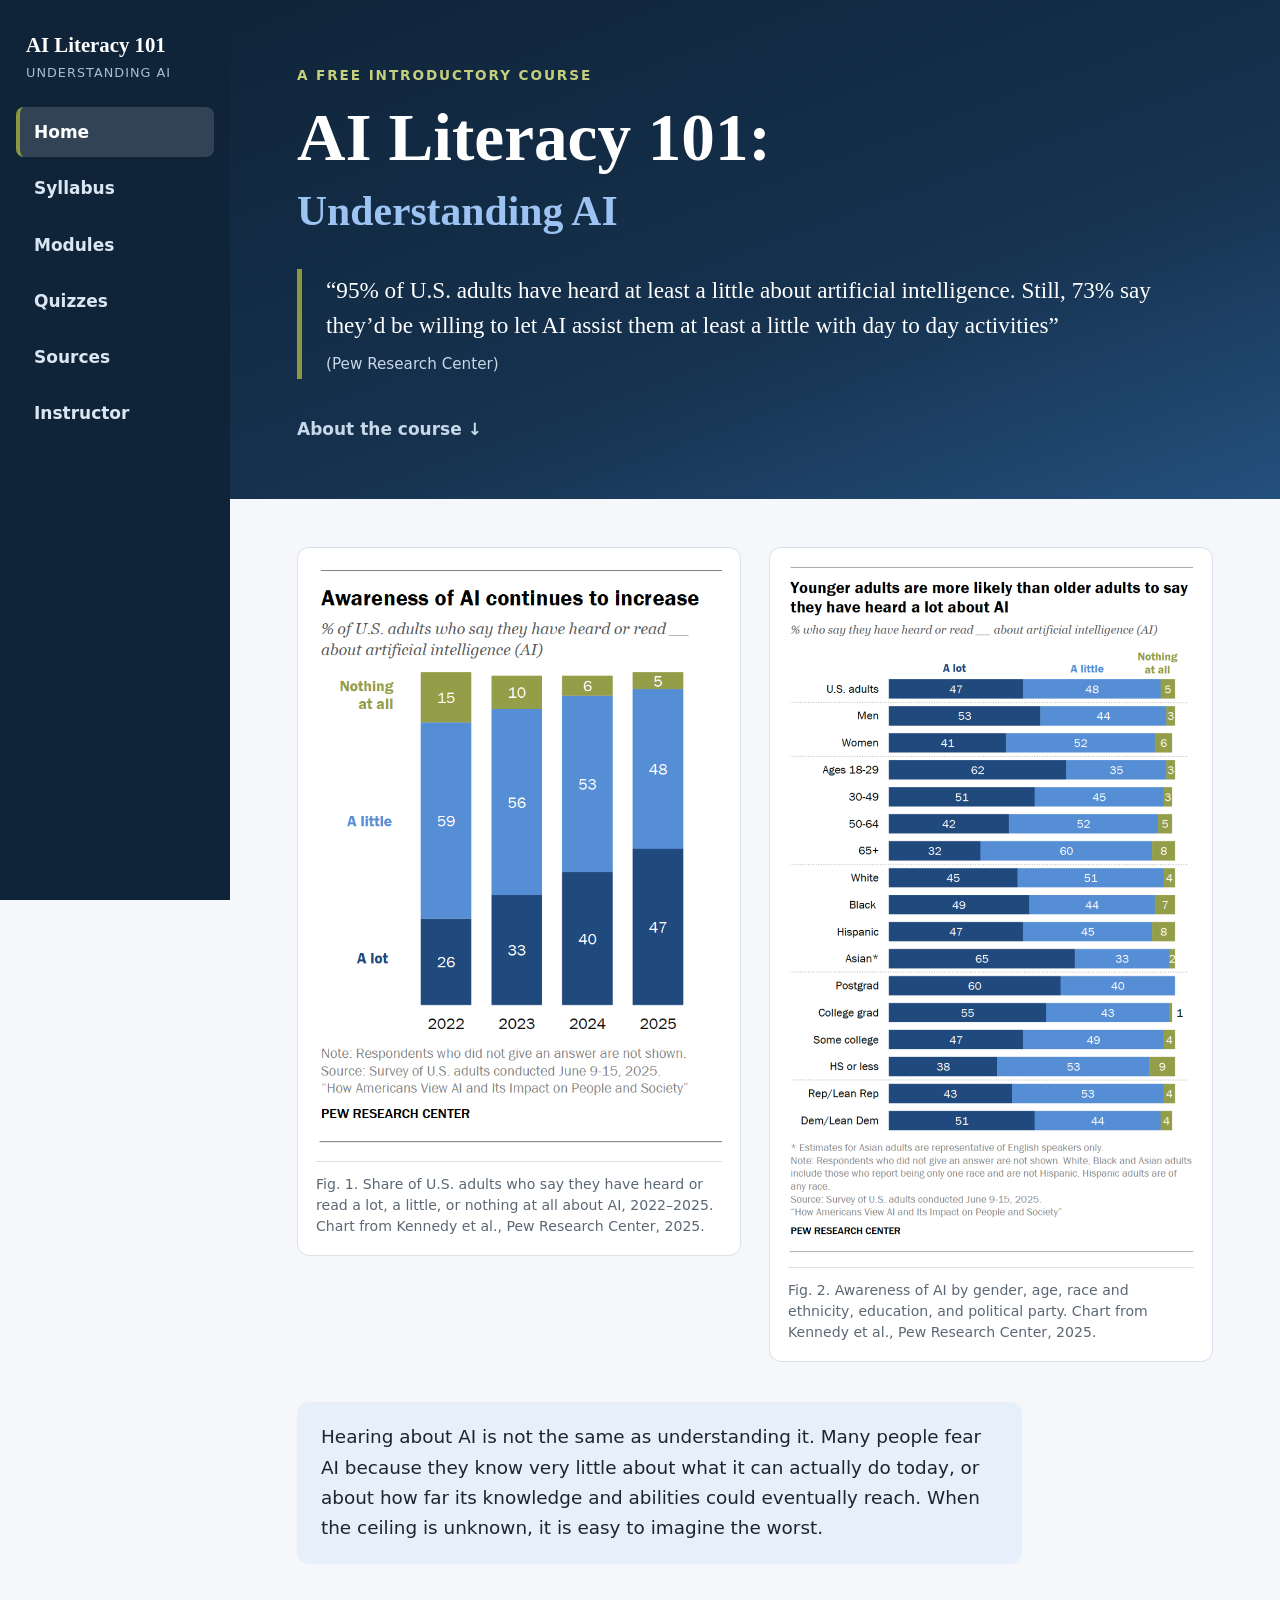
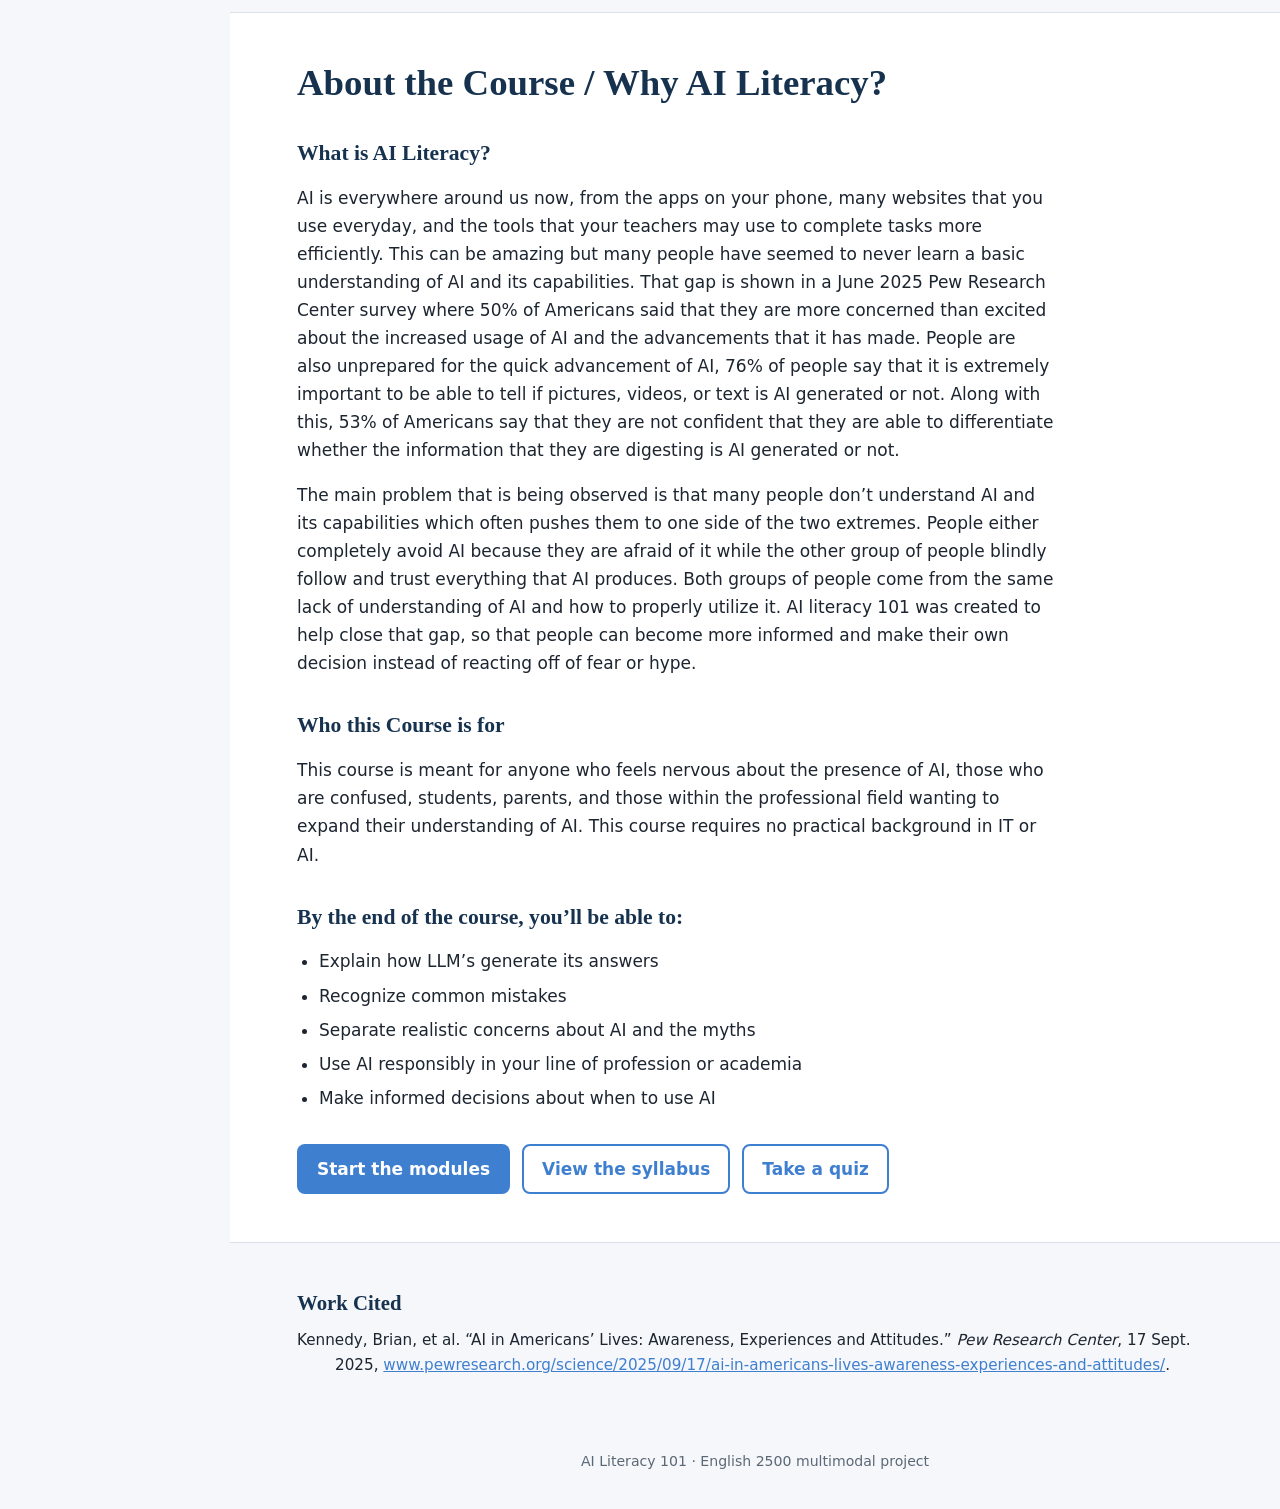
==== index.html @ f4414257 "first commit" ====
<!DOCTYPE html>
<html lang="en">
<head>
  <meta charset="UTF-8">
  <meta name="viewport" content="width=device-width, initial-scale=1.0">
  <title>AI Literacy 101: Understanding AI</title>
  <link rel="stylesheet" href="style.css">
</head>
<body>

  <aside class="sidebar">
    <a class="brand" href="index.html">AI Literacy 101 <span>Understanding AI</span></a>
    <nav aria-label="Course navigation">
      <a href="index.html" class="active">Home</a>
      <a href="syllabus.html">Syllabus</a>
      <a href="modules.html">Modules</a>
      <a href="quizzes.html">Quizzes</a>
      <a href="sources.html">Sources</a>
      <a href="instructor.html">Instructor</a>
    </nav>
  </aside>

  <main class="content">

    <!-- Title + opening quote -->
    <header class="hero">
      <div class="wrap">
        <p class="eyebrow">A free introductory course</p>
        <h1>AI Literacy 101: <span>Understanding AI</span></h1>

        <blockquote>
          &ldquo;95% of U.S. adults have heard at least a little about artificial intelligence. Still, 73% say
          they&rsquo;d be willing to let AI assist them at least a little with day to day activities&rdquo;
          <cite>(Pew Research Center)</cite>
        </blockquote>

        <a class="scroll-hint" href="#about">About the course &darr;</a>
      </div>
    </header>

    <!-- Pew charts + fear paragraph -->
    <section>
      <div class="wrap">
        <div class="figures">
          <figure>
            <img src="AI_Adult_Knowledge.webp"
                 alt="Pew Research Center stacked bar chart titled 'Awareness of AI continues to increase.' The share of U.S. adults who have heard a lot about AI rose from 26% in 2022 to 47% in 2025, while those who have heard nothing at all fell from 15% to 5%.">
            <figcaption>
              Fig. 1. Share of U.S. adults who say they have heard or read a lot, a little, or nothing at all
              about AI, 2022&ndash;2025. Chart from Kennedy et al., Pew Research Center, 2025.
            </figcaption>
          </figure>

          <figure>
            <img src="Young_Adult_AI_Usage.webp"
                 alt="Pew Research Center bar chart titled 'Younger adults are more likely than older adults to say they have heard a lot about AI.' 62% of adults ages 18 to 29 have heard a lot about AI, compared with 32% of adults 65 and older.">
            <figcaption>
              Fig. 2. Awareness of AI by gender, age, race and ethnicity, education, and political party.
              Chart from Kennedy et al., Pew Research Center, 2025.
            </figcaption>
          </figure>
        </div>

        <p class="lead">
          Hearing about AI is not the same as understanding it. Many people fear AI because they know very
          little about what it can actually do today, or about how far its knowledge and abilities could
          eventually reach. When the ceiling is unknown, it is easy to imagine the worst.
        </p>
      </div>
    </section>

    <!-- About the course (text from About_AI_Literacy.pdf) -->
    <section class="about" id="about">
      <div class="wrap">
        <h2>About the Course / Why AI Literacy?</h2>

        <h3>What is AI Literacy?</h3>
        <p>
          AI is everywhere around us now, from the apps on your phone, many websites that you use everyday,
          and the tools that your teachers may use to complete tasks more efficiently. This can be amazing
          but many people have seemed to never learn a basic understanding of AI and its capabilities. That
          gap is shown in a June 2025 Pew Research Center survey where 50% of Americans said that they are
          more concerned than excited about the increased usage of AI and the advancements that it has made.
          People are also unprepared for the quick advancement of AI, 76% of people say that it is extremely
          important to be able to tell if pictures, videos, or text is AI generated or not. Along with this,
          53% of Americans say that they are not confident that they are able to differentiate whether the
          information that they are digesting is AI generated or not.
        </p>
        <p>
          The main problem that is being observed is that many people don&rsquo;t understand AI and its
          capabilities which often pushes them to one side of the two extremes. People either completely
          avoid AI because they are afraid of it while the other group of people blindly follow and trust
          everything that AI produces. Both groups of people come from the same lack of understanding of AI
          and how to properly utilize it. AI literacy 101 was created to help close that gap, so that people
          can become more informed and make their own decision instead of reacting off of fear or hype.
        </p>

        <h3>Who this Course is for</h3>
        <p>
          This course is meant for anyone who feels nervous about the presence of AI, those who are
          confused, students, parents, and those within the professional field wanting to expand their
          understanding of AI. This course requires no practical background in IT or AI.
        </p>

        <h3>By the end of the course, you&rsquo;ll be able to:</h3>
        <ul>
          <li>Explain how LLM&rsquo;s generate its answers</li>
          <li>Recognize common mistakes</li>
          <li>Separate realistic concerns about AI and the myths</li>
          <li>Use AI responsibly in your line of profession or academia</li>
          <li>Make informed decisions about when to use AI</li>
        </ul>

        <div class="next-steps">
          <a class="button" href="modules.html">Start the modules</a>
          <a class="button secondary" href="syllabus.html">View the syllabus</a>
          <a class="button secondary" href="quizzes.html">Take a quiz</a>
        </div>
      </div>
    </section>

    <!-- MLA citation -->
    <section class="works-cited">
      <div class="wrap">
        <h2>Work Cited</h2>
        <p>
          Kennedy, Brian, et al. &ldquo;AI in Americans&rsquo; Lives: Awareness, Experiences and
          Attitudes.&rdquo; <em>Pew Research Center</em>, 17 Sept. 2025,
          <a href="https://www.pewresearch.org/science/2025/09/17/ai-in-americans-lives-awareness-experiences-and-attitudes/">www.pewresearch.org/science/2025/09/17/ai-in-americans-lives-awareness-experiences-and-attitudes/</a>.
        </p>
      </div>
    </section>

    <footer>AI Literacy 101 &middot; English 2500 multimodal project</footer>
  </main>

  <script src="script.js"></script>
</body>
</html>
---- style.css ----
/* AI Literacy 101 — shared styles for every page */

:root {
  --navy: #16324f;
  --navy-deep: #0f2439;
  --blue: #3f7fd0;
  --blue-soft: #e6effa;
  --olive: #8d9741;
  --ink: #1c2530;
  --muted: #5b6875;
  --page: #f5f7fa;
  --card: #ffffff;
  --line: #d9e0e8;
  --good: #2e7d4f;
  --bad: #b3402f;
  --sidebar-width: 230px;
}

* {
  box-sizing: border-box;
}

html {
  scroll-behavior: smooth;
}

body {
  margin: 0;
  font-family: "Segoe UI", system-ui, -apple-system, Roboto, Helvetica, Arial, sans-serif;
  font-size: 17px;
  line-height: 1.65;
  color: var(--ink);
  background: var(--page);
}

h1,
h2,
h3 {
  font-family: Georgia, "Times New Roman", serif;
  line-height: 1.2;
  color: var(--navy);
}

a {
  color: var(--blue);
}

img {
  max-width: 100%;
  height: auto;
  display: block;
}

/* ---------- Sidebar ---------- */

.sidebar {
  position: fixed;
  top: 0;
  left: 0;
  bottom: 0;
  width: var(--sidebar-width);
  background: var(--navy-deep);
  color: #fff;
  padding: 28px 16px;
  display: flex;
  flex-direction: column;
  gap: 24px;
  overflow-y: auto;
}

.brand {
  font-family: Georgia, "Times New Roman", serif;
  font-size: 1.3rem;
  font-weight: bold;
  color: #fff;
  text-decoration: none;
  padding: 0 10px;
}

.brand span {
  display: block;
  font-family: "Segoe UI", system-ui, sans-serif;
  font-size: 0.8rem;
  font-weight: normal;
  letter-spacing: 0.08em;
  text-transform: uppercase;
  color: #a9bdd3;
}

.sidebar nav {
  display: flex;
  flex-direction: column;
  gap: 6px;
}

.sidebar nav a {
  color: #dbe6f2;
  text-decoration: none;
  padding: 11px 14px;
  border-radius: 8px;
  font-weight: 600;
  border-left: 4px solid transparent;
  transition: background 0.15s, color 0.15s, transform 0.18s ease-out, box-shadow 0.18s ease-out;
}

/* Hover: the tab lifts toward the viewer */
.sidebar nav a:hover,
.sidebar nav a:focus-visible {
  background: #2a5687;
  color: #fff;
  transform: translateX(5px) scale(1.06);
  box-shadow: 0 8px 18px rgba(0, 0, 0, 0.45);
  position: relative;
  z-index: 1;
}

.sidebar nav a.active {
  background: rgba(255, 255, 255, 0.14);
  border-left-color: var(--olive);
  color: #fff;
}

/* ---------- Page layout ---------- */

.content {
  margin-left: var(--sidebar-width);
  min-height: 100vh;
  background: var(--page);
  /* The page turns on its left edge, like a book's spine */
  transform-origin: left center;
}

/* script.js adds "flip-in" to <html> only when you arrive by clicking a sidebar tab */
html.flip-in .content {
  animation: page-flip-in 0.45s ease-out;
}

/* ---------- Page-flip animation between pages ---------- */

body {
  overflow-x: hidden;
}

/* script.js adds this class when a sidebar tab is clicked */
body.turning {
  background: var(--navy-deep);
}

body.turning .content {
  animation: page-flip-out 0.4s ease-in forwards;
}

@keyframes page-flip-out {
  from {
    transform: perspective(2200px) rotateY(0deg);
    opacity: 1;
  }
  to {
    transform: perspective(2200px) rotateY(-88deg);
    opacity: 0.3;
  }
}

@keyframes page-flip-in {
  from {
    transform: perspective(2200px) rotateY(88deg);
    opacity: 0.3;
  }
  to {
    transform: perspective(2200px) rotateY(0deg);
    opacity: 1;
  }
}

/* Respect visitors who have asked their device to reduce motion */
@media (prefers-reduced-motion: reduce) {
  html.flip-in .content,
  body.turning .content {
    animation: none;
  }

  .sidebar nav a {
    transition: none;
  }
}

.wrap {
  max-width: 980px;
  margin: 0 auto;
  padding: 48px 32px;
}

.page-header {
  background: var(--navy);
  color: #fff;
}

.page-header .wrap {
  padding-top: 44px;
  padding-bottom: 40px;
}

.page-header h1 {
  color: #fff;
  font-size: clamp(2rem, 4vw, 2.8rem);
  margin: 0 0 8px;
}

.page-header p {
  margin: 0;
  color: #c9d8e8;
  max-width: 60ch;
}

.card {
  background: var(--card);
  border: 1px solid var(--line);
  border-radius: 12px;
  padding: 24px 28px;
}

.button {
  display: inline-block;
  background: var(--blue);
  color: #fff;
  border: none;
  border-radius: 8px;
  padding: 11px 20px;
  font: inherit;
  font-weight: 600;
  text-decoration: none;
  cursor: pointer;
}

.button:hover,
.button:focus-visible {
  background: #2f69b3;
}

.button.secondary {
  background: transparent;
  color: var(--blue);
  border: 2px solid var(--blue);
  padding: 9px 18px;
}

.button.secondary:hover,
.button.secondary:focus-visible {
  background: var(--blue-soft);
}

/* ---------- Home: hero ---------- */

.hero {
  background: linear-gradient(160deg, var(--navy-deep), var(--navy) 60%, #24507d);
  color: #fff;
}

.hero .wrap {
  padding-top: 64px;
  padding-bottom: 56px;
}

.hero .eyebrow {
  text-transform: uppercase;
  letter-spacing: 0.14em;
  font-size: 0.85rem;
  color: #c5cf7e;
  font-weight: 700;
  margin: 0 0 12px;
}

.hero h1 {
  color: #fff;
  font-size: clamp(2.4rem, 6vw, 4.2rem);
  margin: 0 0 32px;
}

.hero h1 span {
  display: block;
  color: #9cc3f2;
  font-size: 0.62em;
  margin-top: 8px;
}

.hero blockquote {
  margin: 0;
  padding: 4px 0 4px 24px;
  border-left: 5px solid var(--olive);
  font-family: Georgia, "Times New Roman", serif;
  font-size: clamp(1.15rem, 2.2vw, 1.45rem);
  line-height: 1.5;
  max-width: 46em;
}

.hero blockquote cite {
  display: block;
  margin-top: 10px;
  font-family: "Segoe UI", system-ui, sans-serif;
  font-size: 0.95rem;
  font-style: normal;
  color: #c9d8e8;
}

.scroll-hint {
  display: inline-block;
  margin-top: 36px;
  color: #c9d8e8;
  text-decoration: none;
  font-weight: 600;
}

.scroll-hint:hover {
  color: #fff;
}

/* ---------- Home: figures ---------- */

.figures {
  display: grid;
  grid-template-columns: 1fr 1fr;
  gap: 28px;
  align-items: start;
}

.figures figure {
  margin: 0;
  background: var(--card);
  border: 1px solid var(--line);
  border-radius: 12px;
  padding: 18px;
}

.figures img {
  margin: 0 auto;
}

.figures figcaption {
  margin-top: 14px;
  padding-top: 12px;
  border-top: 1px solid var(--line);
  font-size: 0.88rem;
  line-height: 1.5;
  color: var(--muted);
}

.lead {
  font-size: 1.15rem;
  max-width: 62ch;
  margin: 40px 0 0;
  padding: 20px 24px;
  background: var(--blue-soft);
  border-radius: 12px;
}

/* ---------- Home: about ---------- */

.about {
  background: var(--card);
  border-top: 1px solid var(--line);
  border-bottom: 1px solid var(--line);
}

.about h2 {
  font-size: clamp(1.7rem, 3.5vw, 2.3rem);
  margin: 0 0 24px;
}

.about h3 {
  font-size: 1.35rem;
  margin: 36px 0 10px;
}

.about p {
  max-width: 70ch;
}

.about ul {
  padding-left: 22px;
}

.about li {
  margin-bottom: 6px;
}

.next-steps {
  display: flex;
  flex-wrap: wrap;
  gap: 12px;
  margin-top: 32px;
}

.works-cited h2 {
  font-size: 1.3rem;
  margin: 0 0 12px;
}

/* MLA hanging indent */
.works-cited p {
  margin: 0;
  padding-left: 2.5em;
  text-indent: -2.5em;
  font-size: 0.95rem;
  overflow-wrap: anywhere;
}

/* Note under each citation saying where the source is used */
.works-cited p.used-in {
  text-indent: 0;
  margin: 4px 0 18px;
  font-size: 0.88rem;
  opacity: 0.8;
}

/* ---------- Instructor ---------- */

.instructor {
  display: grid;
  grid-template-columns: minmax(200px, 300px) 1fr;
  gap: 32px;
  align-items: center;
}

.instructor img {
  width: 100%;
  border-radius: 12px;
  box-shadow: 0 10px 24px rgba(15, 36, 57, 0.25);
}

.instructor h2 {
  font-size: clamp(1.8rem, 4vw, 2.4rem);
  margin: 0 0 4px;
}

.instructor .role {
  color: var(--olive);
  font-weight: 700;
  margin: 0 0 18px;
}

.instructor p {
  max-width: 60ch;
}

@media (max-width: 820px) {
  .instructor {
    grid-template-columns: 1fr;
  }

  .instructor img {
    max-width: 280px;
    margin: 0 auto;
  }
}

/* ---------- Syllabus ---------- */

.week {
  margin-bottom: 22px;
}

.week h2 {
  margin: 0 0 4px;
  font-size: 1.4rem;
}

.week .week-label {
  text-transform: uppercase;
  letter-spacing: 0.1em;
  font-size: 0.8rem;
  font-weight: 700;
  color: var(--olive);
}

.week-grid {
  display: grid;
  grid-template-columns: 1fr 1fr;
  gap: 24px;
  margin-top: 14px;
}

.week-grid h3 {
  font-family: "Segoe UI", system-ui, sans-serif;
  font-size: 0.95rem;
  text-transform: uppercase;
  letter-spacing: 0.06em;
  color: var(--muted);
  margin: 0 0 6px;
}

.week-grid ul {
  margin: 0;
  padding-left: 20px;
}

.week-grid li {
  margin-bottom: 4px;
}

/* ---------- Tabs (modules + quizzes) ---------- */

.tabs {
  display: flex;
  flex-wrap: wrap;
  gap: 8px;
  margin-bottom: 24px;
}

.tab {
  background: var(--card);
  border: 1px solid var(--line);
  border-radius: 999px;
  padding: 8px 18px;
  font: inherit;
  font-weight: 600;
  color: var(--navy);
  cursor: pointer;
}

.tab:hover,
.tab:focus-visible {
  border-color: var(--blue);
}

.tab[aria-selected="true"] {
  background: var(--navy);
  border-color: var(--navy);
  color: #fff;
}

.tab .check {
  color: var(--olive);
  margin-left: 4px;
}

.tab[aria-selected="true"] .check {
  color: #c5cf7e;
}

/* ---------- Modules ---------- */

.module h2 {
  margin: 0 0 6px;
  font-size: 1.7rem;
}

.module .goal {
  color: var(--muted);
  font-style: italic;
  margin: 0 0 20px;
}

.module h3 {
  font-size: 1.2rem;
  margin: 26px 0 6px;
}

.module p {
  margin: 0 0 12px;
  max-width: 70ch;
}

.takeaways {
  background: var(--blue-soft);
  border-radius: 10px;
  padding: 16px 22px;
  margin-top: 26px;
}

.takeaways h3 {
  margin-top: 0;
}

.takeaways ul {
  margin: 0;
  padding-left: 20px;
}

.module-nav {
  display: flex;
  flex-wrap: wrap;
  justify-content: space-between;
  gap: 12px;
  margin-top: 28px;
}

/* ---------- Quizzes ---------- */

.quiz h2 {
  margin: 0 0 4px;
  font-size: 1.6rem;
}

.quiz .best {
  color: var(--muted);
  margin: 0 0 18px;
}

.question {
  border: 0;
  border-top: 1px solid var(--line);
  margin: 0;
  padding: 20px 0;
}

.question legend {
  font-weight: 700;
  padding: 0;
  float: left;
  width: 100%;
  margin-bottom: 10px;
}

.question label {
  clear: both;
  display: flex;
  gap: 10px;
  align-items: flex-start;
  padding: 9px 12px;
  border: 1px solid var(--line);
  border-radius: 8px;
  margin-bottom: 8px;
  cursor: pointer;
}

.question label:hover {
  border-color: var(--blue);
}

.question input {
  margin-top: 6px;
  accent-color: var(--blue);
}

.question label.correct {
  border-color: var(--good);
  background: #e8f4ec;
}

.question label.incorrect {
  border-color: var(--bad);
  background: #fbebe8;
}

.explain {
  clear: both;
  margin: 10px 0 0;
  font-size: 0.95rem;
  color: var(--muted);
}

.explain strong.right {
  color: var(--good);
}

.explain strong.wrong {
  color: var(--bad);
}

.quiz-actions {
  display: flex;
  flex-wrap: wrap;
  align-items: center;
  gap: 14px;
  padding-top: 20px;
  border-top: 1px solid var(--line);
}

.score {
  font-weight: 700;
  font-size: 1.1rem;
  color: var(--navy);
  margin: 0;
}

.warn {
  color: var(--bad);
  font-weight: 600;
  margin: 0;
}

/* ---------- Footer ---------- */

footer {
  color: var(--muted);
  font-size: 0.88rem;
  text-align: center;
  padding: 24px 16px 36px;
}

/* ---------- Small screens: sidebar becomes a top bar ---------- */

@media (max-width: 820px) {
  .sidebar {
    position: sticky;
    width: auto;
    bottom: auto;
    flex-direction: row;
    flex-wrap: wrap;
    align-items: center;
    gap: 8px 16px;
    padding: 10px 14px;
    z-index: 10;
  }

  .brand {
    font-size: 1.05rem;
    padding: 0;
  }

  .brand span {
    display: none;
  }

  .sidebar nav {
    flex-direction: row;
    flex-wrap: wrap;
    gap: 4px;
  }

  .sidebar nav a {
    padding: 6px 10px;
    border-left: 0;
    border-bottom: 3px solid transparent;
    font-size: 0.95rem;
  }

  .sidebar nav a.active {
    border-bottom-color: var(--olive);
  }

  .content {
    margin-left: 0;
  }

  .wrap {
    padding: 32px 16px;
  }

  .figures,
  .week-grid {
    grid-template-columns: 1fr;
  }

  .card {
    padding: 20px 18px;
  }
}
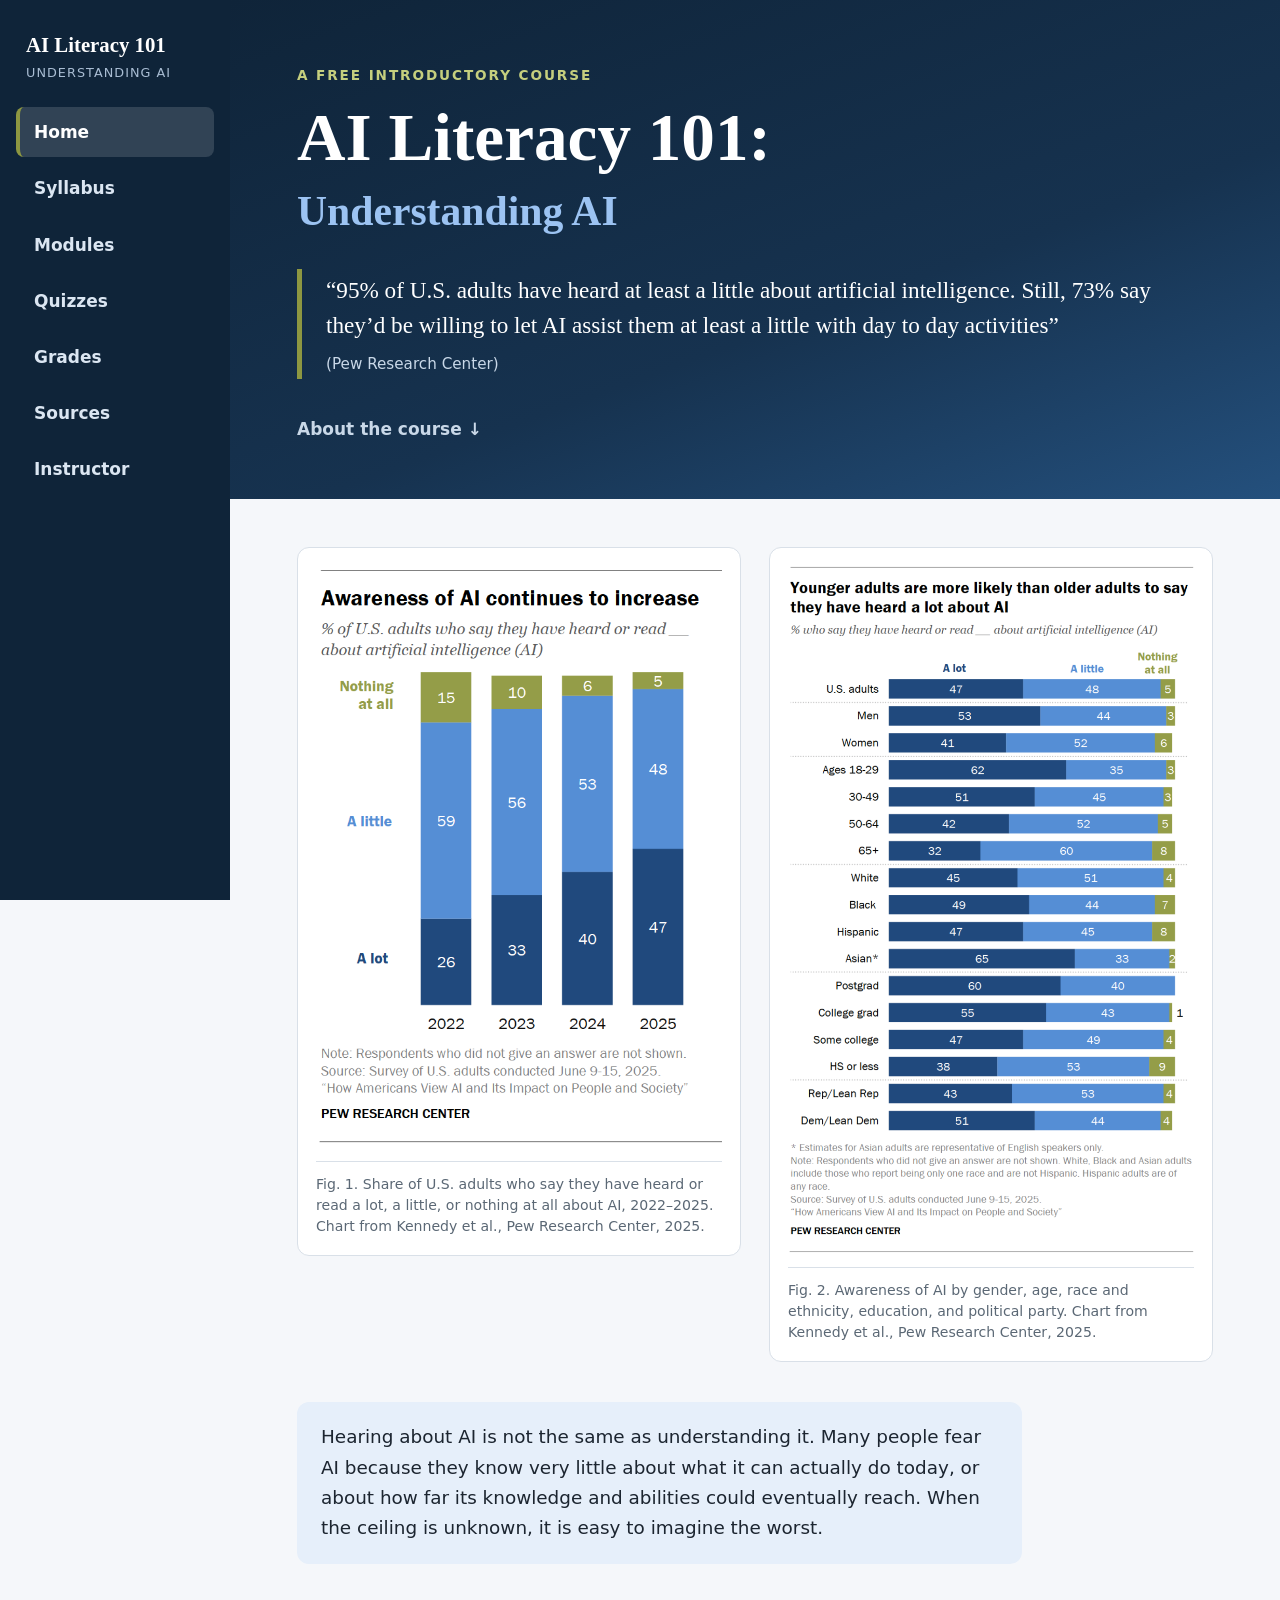
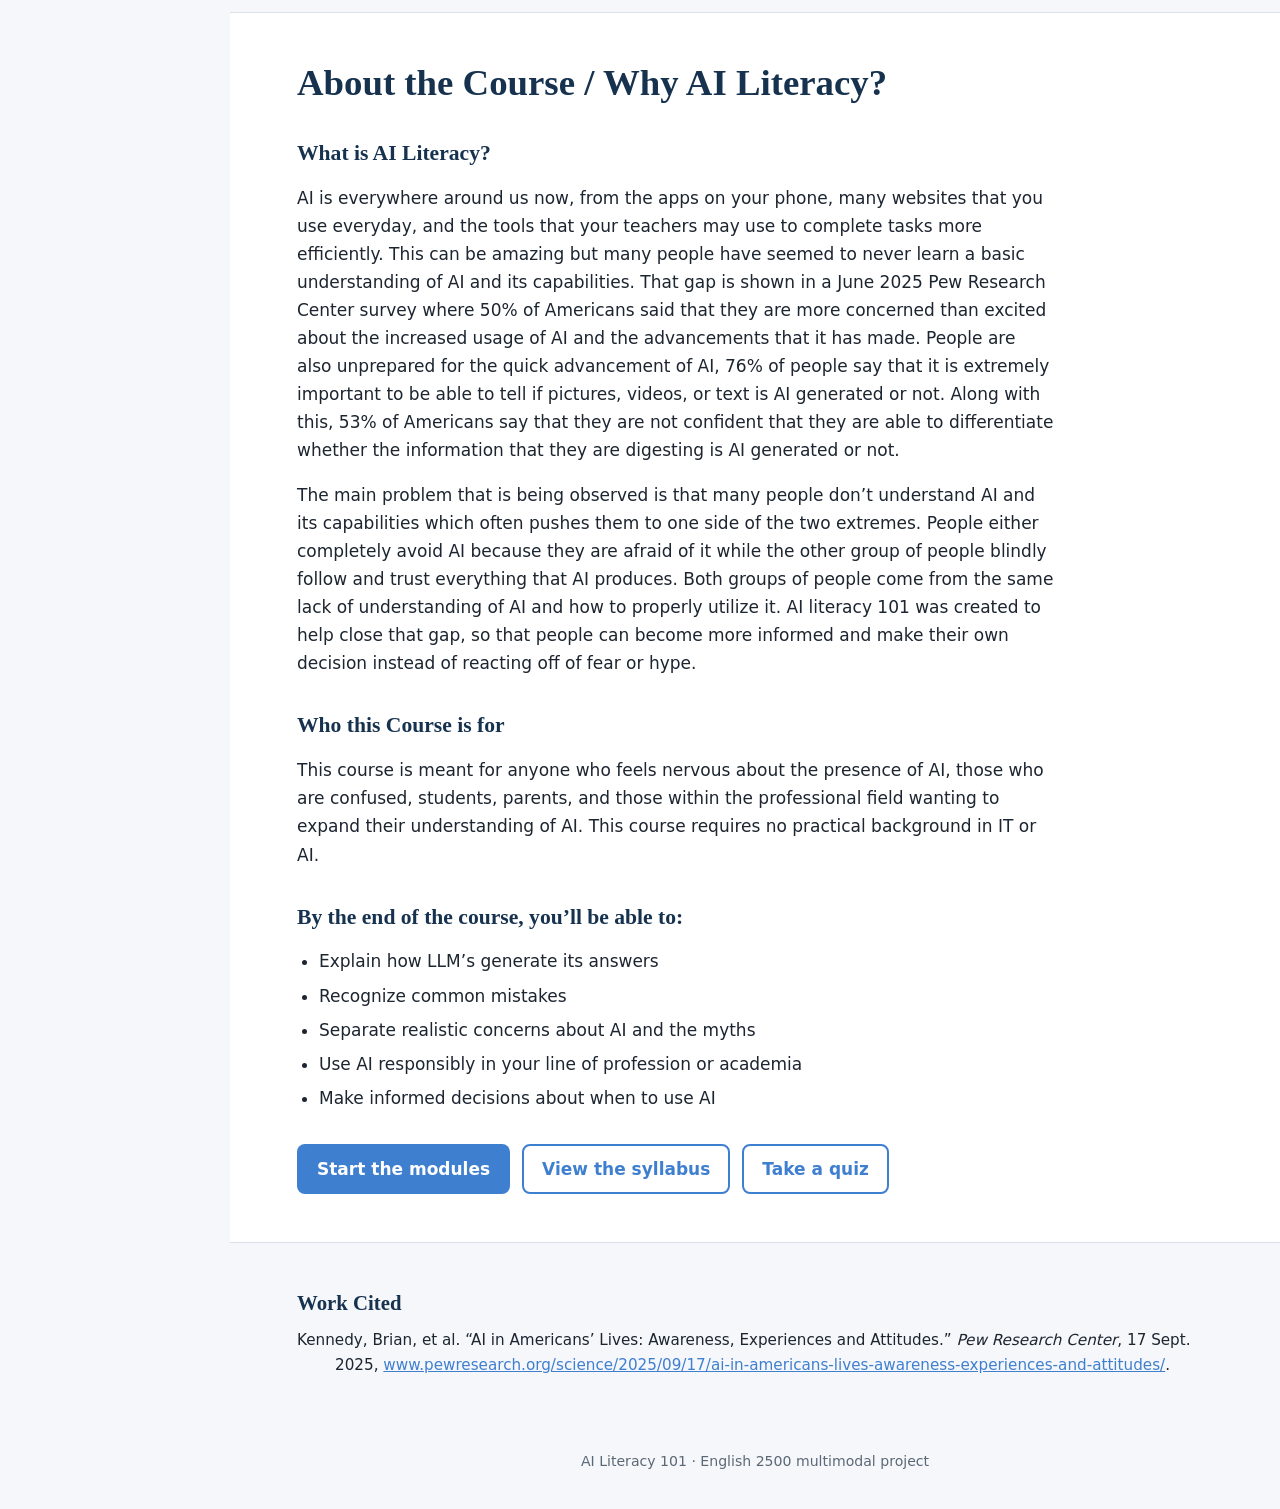
==== commit 0a529d33: "Modified the modules" ====
--- a/index.html
+++ b/index.html
@@ -15,6 +15,7 @@
       <a href="syllabus.html">Syllabus</a>
       <a href="modules.html">Modules</a>
       <a href="quizzes.html">Quizzes</a>
+      <a href="grades.html">Grades</a>
       <a href="sources.html">Sources</a>
       <a href="instructor.html">Instructor</a>
     </nav>
--- a/style.css
+++ b/style.css
@@ -560,6 +560,16 @@
   max-width: 70ch;
 }
 
+.module ul {
+  margin: 0 0 12px;
+  padding-left: 22px;
+  max-width: 70ch;
+}
+
+.module li {
+  margin-bottom: 8px;
+}
+
 .takeaways {
   background: var(--blue-soft);
   border-radius: 10px;
@@ -664,6 +674,80 @@
   gap: 14px;
   padding-top: 20px;
   border-top: 1px solid var(--line);
+}
+
+/* Grades page */
+.grade-summary {
+  display: flex;
+  align-items: center;
+  gap: 20px;
+  margin-bottom: 22px;
+}
+
+.grade-summary h2 {
+  margin: 0 0 4px;
+}
+
+.grade-summary p {
+  margin: 0;
+  color: var(--muted);
+}
+
+.grade-letter {
+  flex: none;
+  min-width: 84px;
+  padding: 14px 10px;
+  border-radius: 12px;
+  background: var(--navy);
+  color: #fff;
+  font-size: 2.2rem;
+  font-weight: 700;
+  line-height: 1;
+  text-align: center;
+}
+
+.grade-table {
+  width: 100%;
+  border-collapse: collapse;
+  margin-bottom: 20px;
+}
+
+.grade-table th,
+.grade-table td {
+  text-align: left;
+  padding: 10px 12px 10px 0;
+  border-bottom: 1px solid var(--line);
+}
+
+.grade-table th {
+  color: var(--muted);
+  font-size: 0.85rem;
+  text-transform: uppercase;
+  letter-spacing: 0.04em;
+}
+
+.grade-table .pending {
+  color: var(--muted);
+  font-style: italic;
+}
+
+.grade-scale {
+  margin-top: 20px;
+}
+
+.grade-scale ul {
+  list-style: none;
+  margin: 0;
+  padding: 0;
+  display: grid;
+  grid-template-columns: repeat(auto-fill, minmax(130px, 1fr));
+  gap: 6px 16px;
+}
+
+.grade-scale strong {
+  display: inline-block;
+  min-width: 26px;
+  color: var(--navy);
 }
 
 .score {
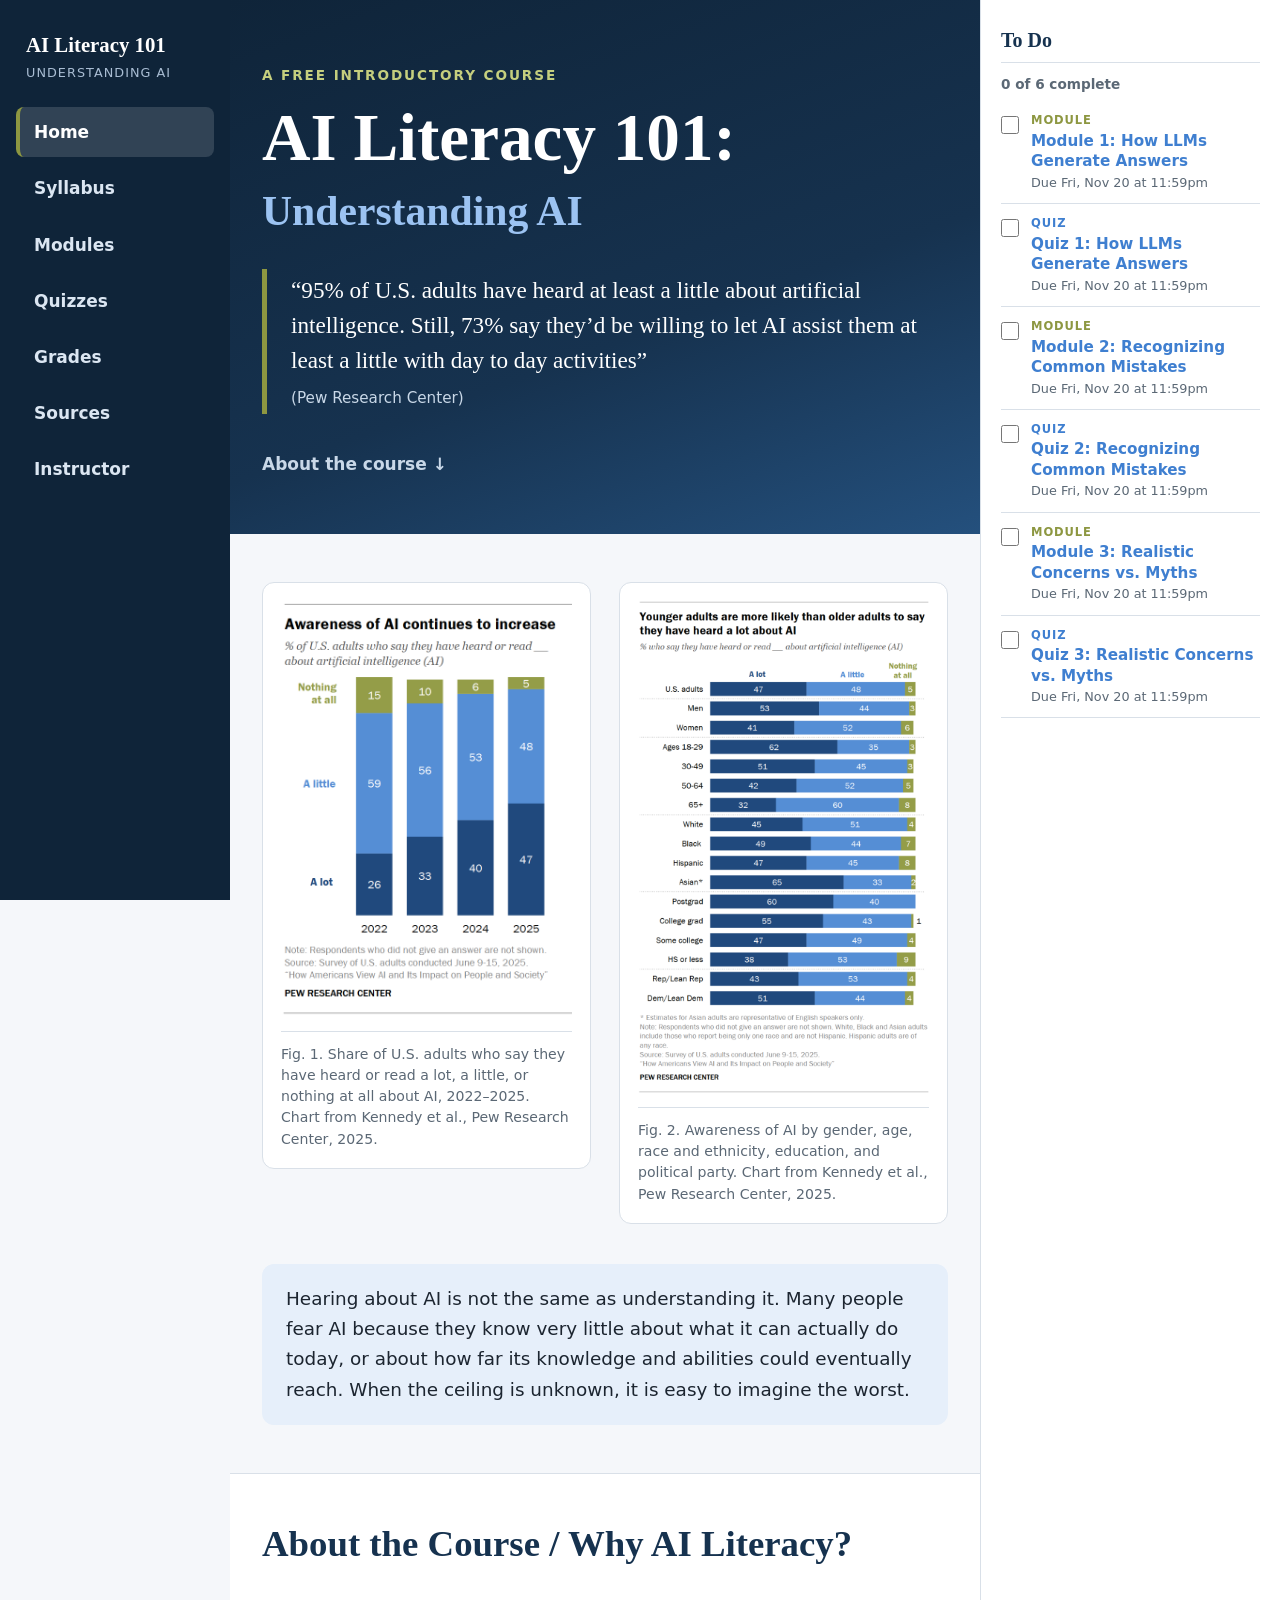
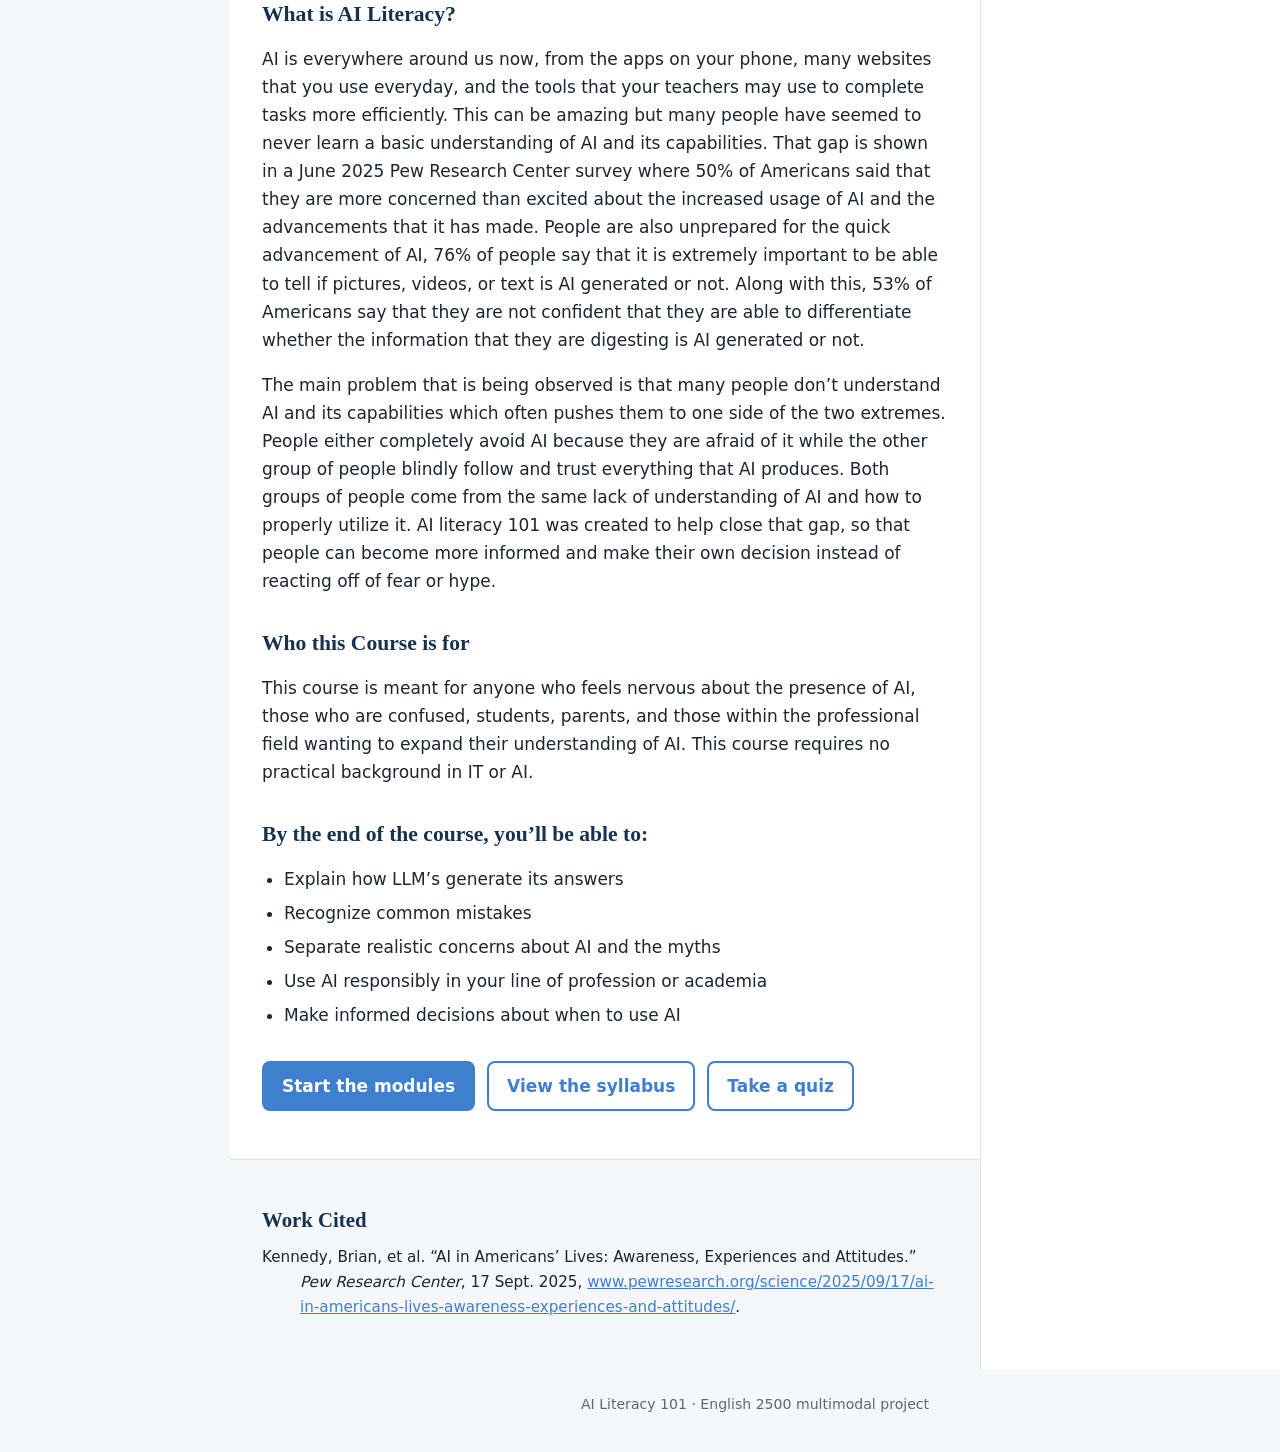
==== commit 8307033c: "Added some pictures in the modules tab" ====
--- a/index.html
+++ b/index.html
@@ -22,6 +22,8 @@
   </aside>
 
   <main class="content">
+   <div class="home-layout">
+   <div class="home-main">
 
     <!-- Title + opening quote -->
     <header class="hero">
@@ -132,6 +134,19 @@
       </div>
     </section>
 
+   </div>
+
+    <!-- Canvas-style To Do list (filled in by script.js) -->
+    <aside class="todo" aria-labelledby="todo-heading">
+      <div class="todo-inner">
+        <h2 id="todo-heading">To Do</h2>
+        <p class="todo-count" id="todo-count" aria-live="polite"></p>
+        <ul class="todo-list" id="todo-list"></ul>
+        <noscript>Please turn on JavaScript to see your to-do list.</noscript>
+      </div>
+    </aside>
+   </div>
+
     <footer>AI Literacy 101 &middot; English 2500 multimodal project</footer>
   </main>
 
--- a/style.css
+++ b/style.css
@@ -763,6 +763,226 @@
   margin: 0;
 }
 
+/* ---------- Home: Canvas-style To Do sidebar ---------- */
+
+.home-layout {
+  display: grid;
+  grid-template-columns: minmax(0, 1fr) 300px;
+  align-items: start;
+}
+
+.todo {
+  align-self: stretch;
+  background: var(--card);
+  border-left: 1px solid var(--line);
+}
+
+.todo-inner {
+  position: sticky;
+  top: 0;
+  max-height: 100vh;
+  overflow-y: auto;
+  padding: 28px 20px;
+}
+
+.todo h2 {
+  font-size: 1.25rem;
+  margin: 0 0 2px;
+  padding-bottom: 10px;
+  border-bottom: 1px solid var(--line);
+}
+
+.todo-count {
+  margin: 10px 0 6px;
+  font-size: 0.85rem;
+  font-weight: 600;
+  color: var(--muted);
+}
+
+.todo-list {
+  list-style: none;
+  margin: 0;
+  padding: 0;
+}
+
+.todo-item {
+  display: flex;
+  gap: 12px;
+  align-items: flex-start;
+  padding: 12px 0;
+  border-bottom: 1px solid var(--line);
+}
+
+.todo-item input {
+  flex: none;
+  width: 18px;
+  height: 18px;
+  margin: 3px 0 0;
+  accent-color: var(--good);
+  cursor: pointer;
+}
+
+.todo-item div {
+  display: flex;
+  flex-direction: column;
+  min-width: 0;
+  line-height: 1.35;
+}
+
+.todo-kind {
+  font-size: 0.72rem;
+  font-weight: 700;
+  letter-spacing: 0.08em;
+  text-transform: uppercase;
+  color: var(--olive);
+}
+
+.todo-kind.quiz {
+  color: var(--blue);
+}
+
+.todo-item a {
+  font-size: 0.95rem;
+  font-weight: 600;
+  text-decoration: none;
+  margin: 2px 0;
+}
+
+.todo-item a:hover {
+  text-decoration: underline;
+}
+
+.todo-due {
+  font-size: 0.8rem;
+  color: var(--muted);
+}
+
+.todo-item.done a {
+  color: var(--muted);
+  text-decoration: line-through;
+}
+
+.todo-item.done .todo-due::after {
+  content: " · Completed";
+  color: var(--good);
+  font-weight: 600;
+}
+
+@media (max-width: 1100px) {
+  .home-layout {
+    grid-template-columns: minmax(0, 1fr);
+  }
+
+  /* On narrow screens the To Do list moves to the top of the page */
+  .todo {
+    order: -1;
+    border-left: 0;
+    border-bottom: 1px solid var(--line);
+  }
+
+  .todo-inner {
+    position: static;
+    max-height: none;
+    max-width: 980px;
+    margin: 0 auto;
+  }
+}
+
+/* ---------- Modules: pictures beside the text ---------- */
+
+.section-figure {
+  display: grid;
+  grid-template-columns: minmax(0, 1fr) 260px;
+  gap: 24px;
+  align-items: start;
+}
+
+.section-figure figure {
+  margin: 26px 0 0;
+  background: var(--page);
+  border: 1px solid var(--line);
+  border-radius: 10px;
+  padding: 10px;
+}
+
+.section-figure img {
+  width: 100%;
+  border: 2px solid var(--navy-deep);
+  border-radius: 6px;
+}
+
+.section-figure figcaption {
+  margin-top: 8px;
+  font-size: 0.82rem;
+  line-height: 1.4;
+  color: var(--muted);
+}
+
+.module-layout {
+  display: grid;
+  grid-template-columns: minmax(0, 1fr) 140px;
+  gap: 28px;
+  align-items: start;
+}
+
+.logo-rail {
+  display: flex;
+  flex-direction: column;
+  gap: 14px;
+  padding-left: 20px;
+  border-left: 1px solid var(--line);
+  margin-top: 26px;
+}
+
+.logo-rail-title {
+  margin: 0;
+  font-size: 0.75rem;
+  font-weight: 700;
+  letter-spacing: 0.06em;
+  text-transform: uppercase;
+  color: var(--muted);
+  line-height: 1.3;
+}
+
+.logo-rail img {
+  width: 100%;
+  aspect-ratio: 1;
+  object-fit: contain;
+  background: #fff;
+  border: 2px solid var(--navy-deep);
+  border-radius: 10px;
+  padding: 8px;
+}
+
+@media (max-width: 900px) {
+  .section-figure,
+  .module-layout {
+    grid-template-columns: 1fr;
+  }
+
+  .section-figure figure {
+    margin-top: 0;
+    max-width: 360px;
+  }
+
+  .logo-rail {
+    flex-direction: row;
+    flex-wrap: wrap;
+    padding-left: 0;
+    border-left: 0;
+    border-top: 1px solid var(--line);
+    padding-top: 16px;
+  }
+
+  .logo-rail-title {
+    width: 100%;
+  }
+
+  .logo-rail img {
+    width: 72px;
+  }
+}
+
 /* ---------- Footer ---------- */
 
 footer {
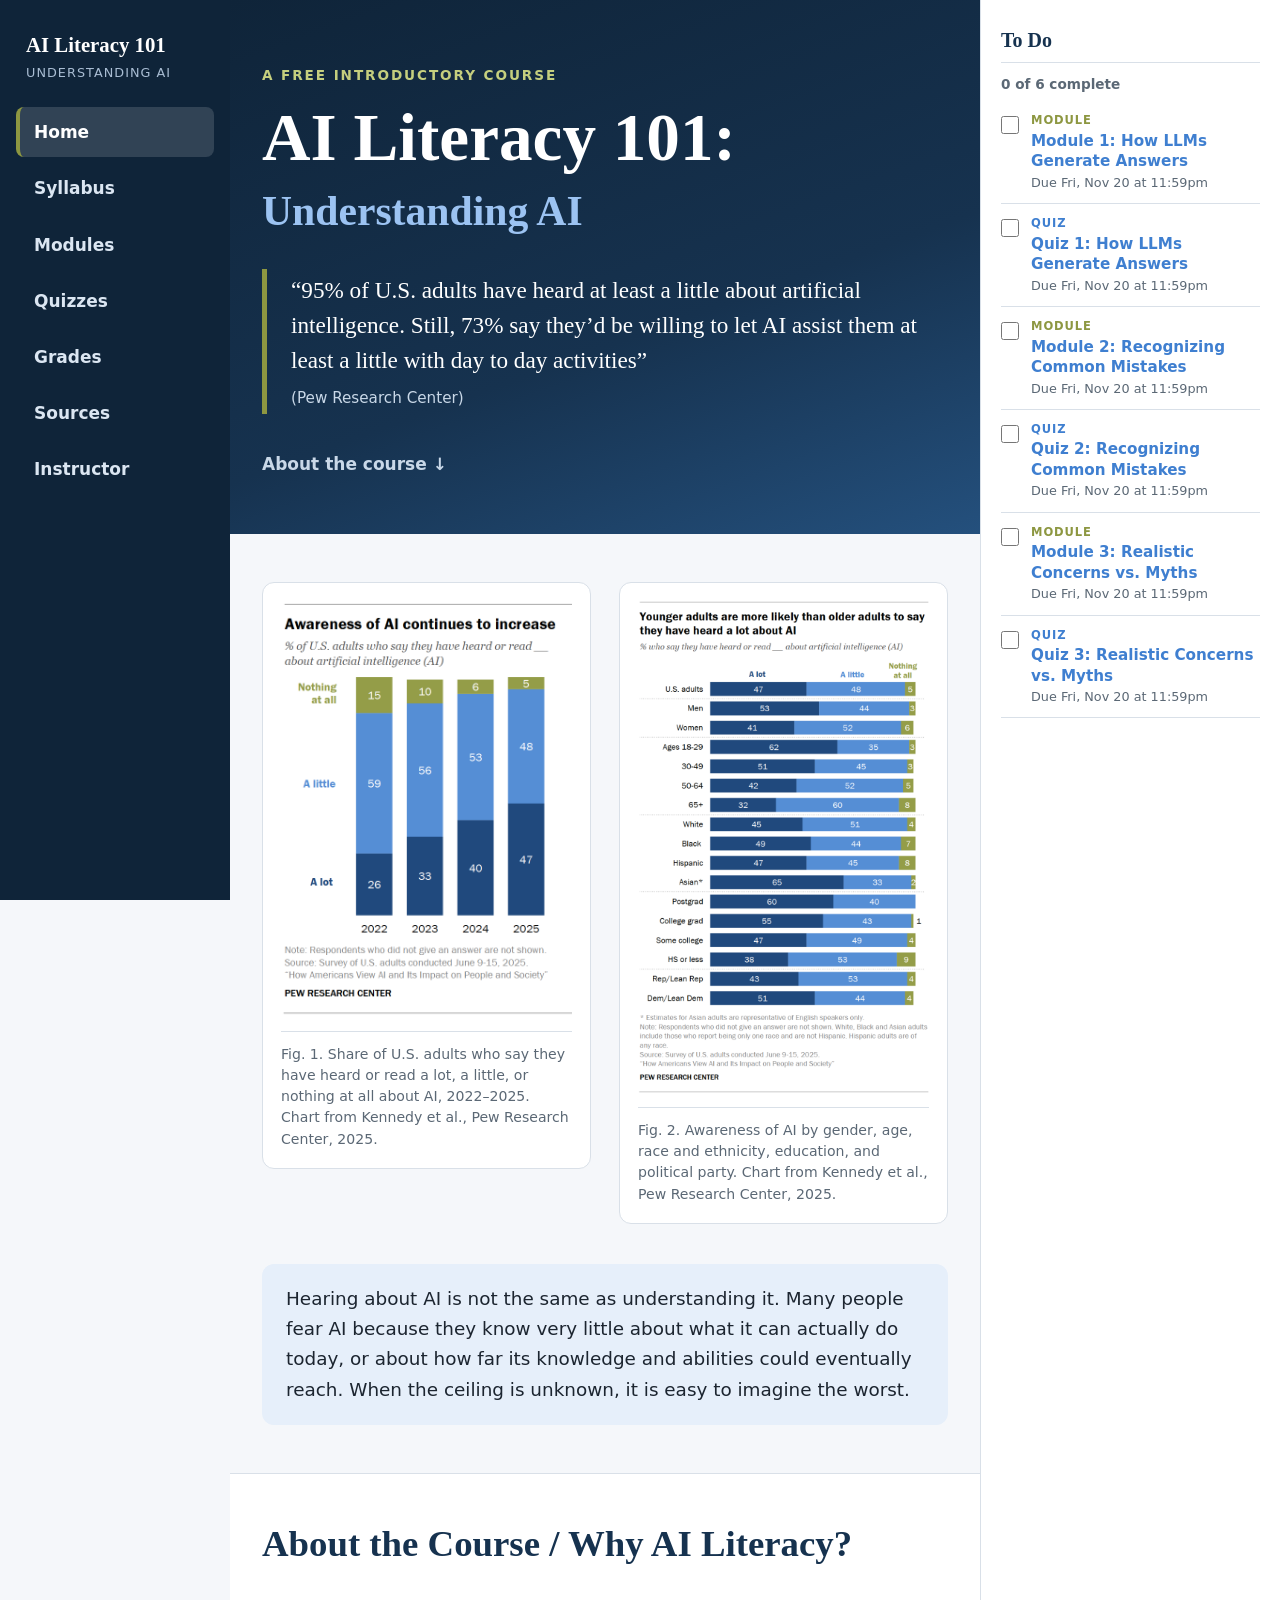
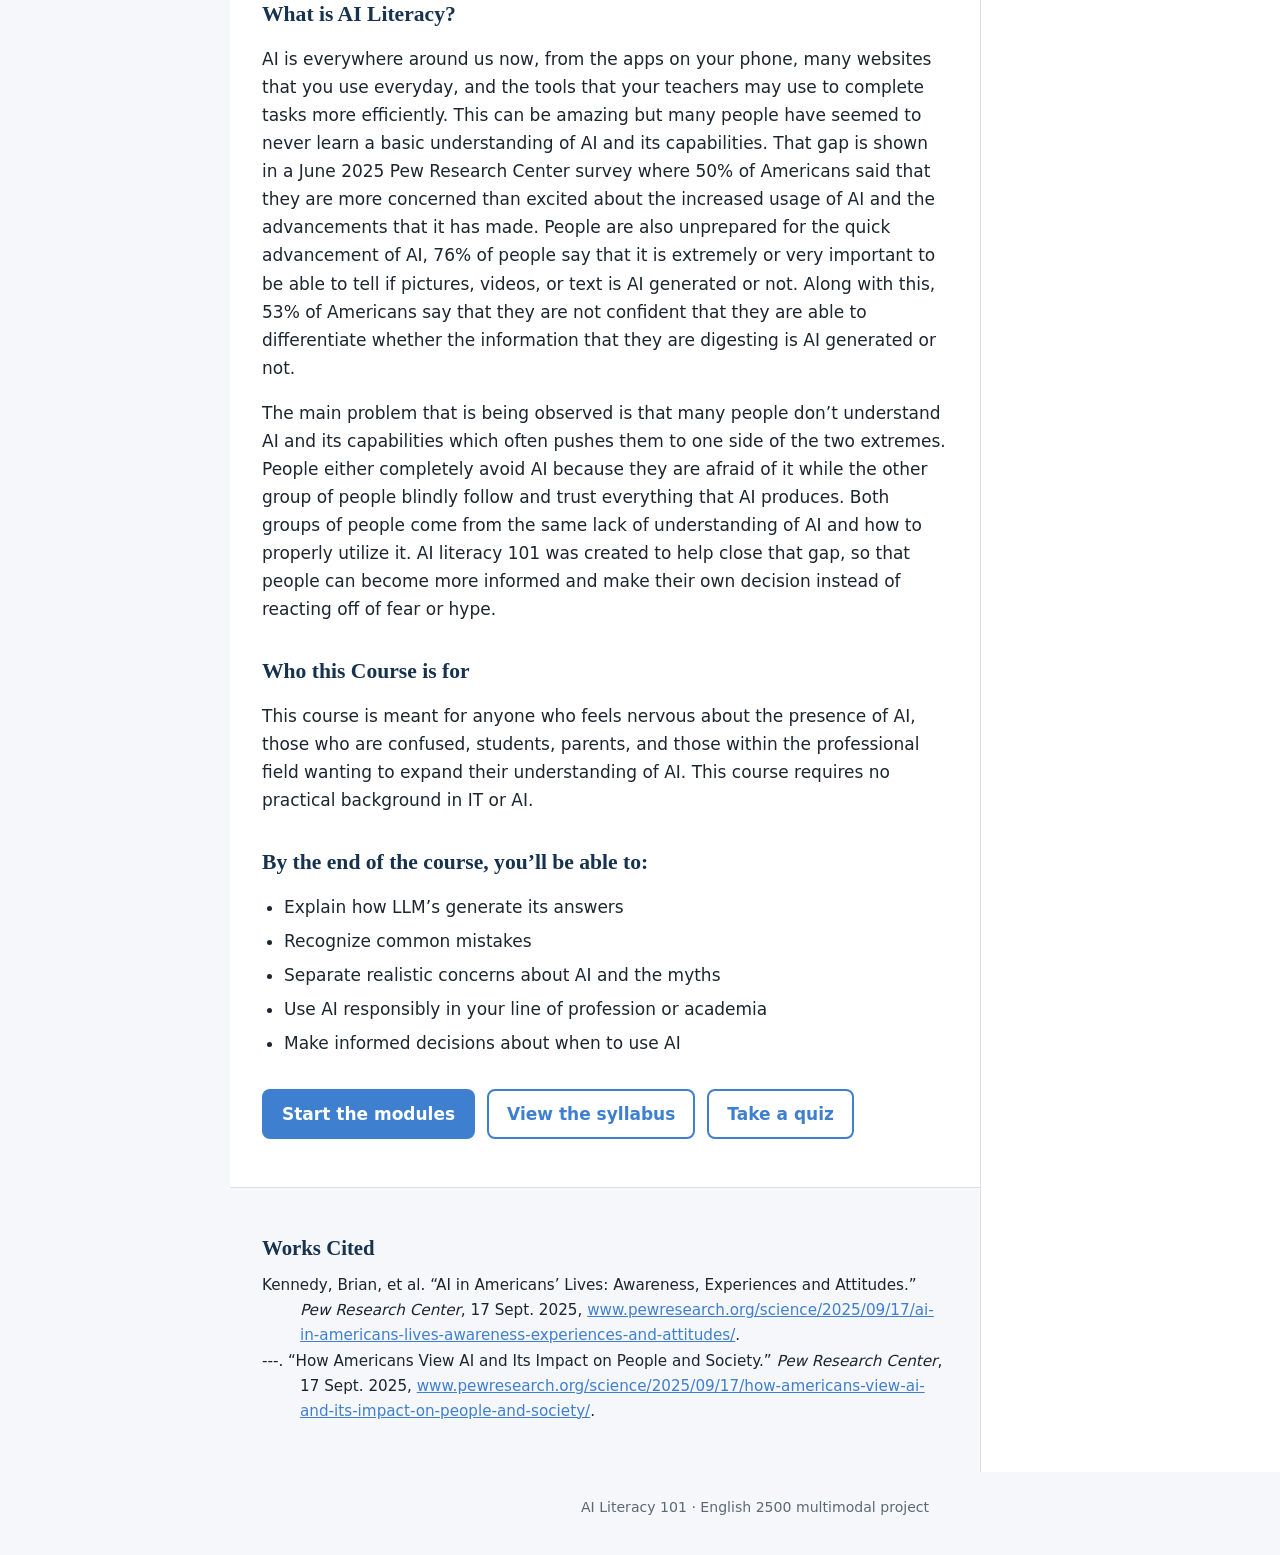
==== commit 14c5fe0e: "Fixed a few things" ====
--- a/index.html
+++ b/index.html
@@ -4,7 +4,7 @@
   <meta charset="UTF-8">
   <meta name="viewport" content="width=device-width, initial-scale=1.0">
   <title>AI Literacy 101: Understanding AI</title>
-  <link rel="stylesheet" href="style.css">
+  <link rel="stylesheet" href="style.css?v=2">
 </head>
 <body>
 
@@ -56,7 +56,7 @@
 
           <figure>
             <img src="Young_Adult_AI_Usage.webp"
-                 alt="Pew Research Center bar chart titled 'Younger adults are more likely than older adults to say they have heard a lot about AI.' 62% of adults ages 18 to 29 have heard a lot about AI, compared with 32% of adults 65 and older.">
+                 alt="Pew Research Center bar chart titled 'Younger adults are more likely than older adults to say they have heard a lot about AI.' The chart breaks down how much U.S. adults have heard about AI by gender, age, race and ethnicity, education, and political party. Age shows the largest gap: 62% of U.S. adults under 30 have heard a lot about AI, compared with 32% of those 65 and older.">
             <figcaption>
               Fig. 2. Awareness of AI by gender, age, race and ethnicity, education, and political party.
               Chart from Kennedy et al., Pew Research Center, 2025.
@@ -85,7 +85,7 @@
           gap is shown in a June 2025 Pew Research Center survey where 50% of Americans said that they are
           more concerned than excited about the increased usage of AI and the advancements that it has made.
           People are also unprepared for the quick advancement of AI, 76% of people say that it is extremely
-          important to be able to tell if pictures, videos, or text is AI generated or not. Along with this,
+          or very important to be able to tell if pictures, videos, or text is AI generated or not. Along with this,
           53% of Americans say that they are not confident that they are able to differentiate whether the
           information that they are digesting is AI generated or not.
         </p>
@@ -125,11 +125,16 @@
     <!-- MLA citation -->
     <section class="works-cited">
       <div class="wrap">
-        <h2>Work Cited</h2>
+        <h2>Works Cited</h2>
         <p>
           Kennedy, Brian, et al. &ldquo;AI in Americans&rsquo; Lives: Awareness, Experiences and
           Attitudes.&rdquo; <em>Pew Research Center</em>, 17 Sept. 2025,
           <a href="https://www.pewresearch.org/science/2025/09/17/ai-in-americans-lives-awareness-experiences-and-attitudes/">www.pewresearch.org/science/2025/09/17/ai-in-americans-lives-awareness-experiences-and-attitudes/</a>.
+        </p>
+        <p>
+          ---. &ldquo;How Americans View AI and Its Impact on People and Society.&rdquo;
+          <em>Pew Research Center</em>, 17 Sept. 2025,
+          <a href="https://www.pewresearch.org/science/2025/09/17/how-americans-view-ai-and-its-impact-on-people-and-society/">www.pewresearch.org/science/2025/09/17/how-americans-view-ai-and-its-impact-on-people-and-society/</a>.
         </p>
       </div>
     </section>
@@ -150,6 +155,6 @@
     <footer>AI Literacy 101 &middot; English 2500 multimodal project</footer>
   </main>
 
-  <script src="script.js"></script>
+  <script src="script.js?v=2"></script>
 </body>
 </html>
